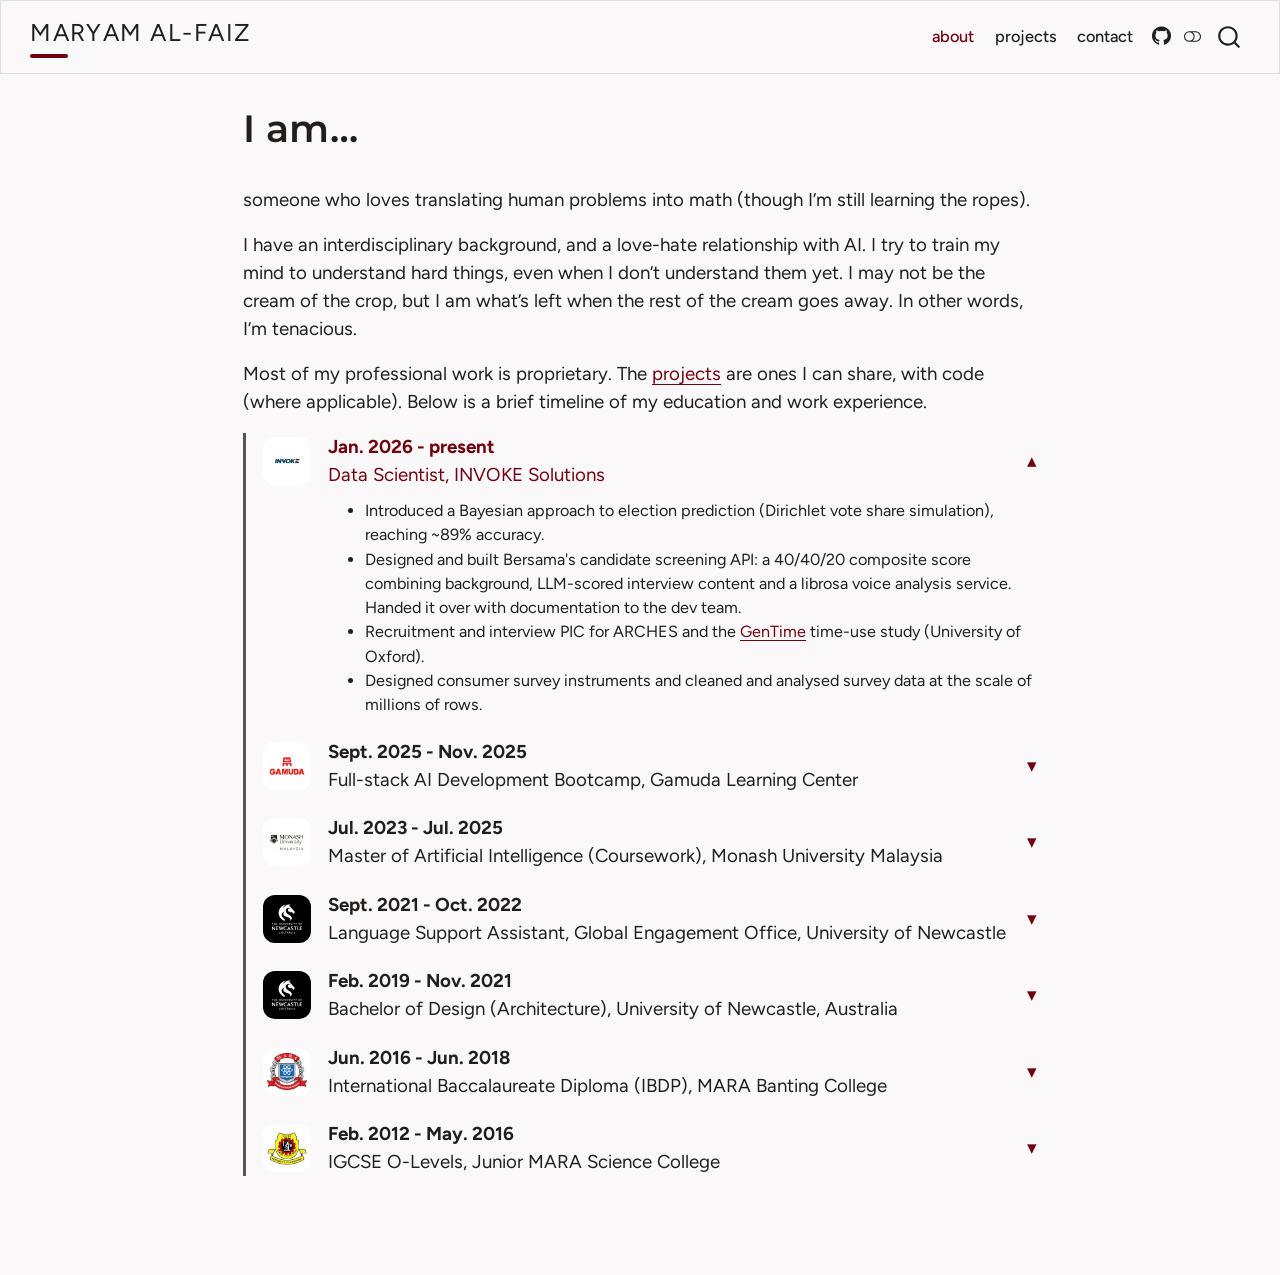
==== docs/about.html @ 6508f855 "cloned repo from ella kay for stying" ====
<!DOCTYPE html>
<html xmlns="http://www.w3.org/1999/xhtml" lang="en" xml:lang="en"><head>

<meta charset="utf-8">
<meta name="generator" content="quarto-1.10.18">

<meta name="viewport" content="width=device-width, initial-scale=1.0, user-scalable=yes">


<title>About – Maryam Al-Faiz</title>
<style>
/* Default styles provided by pandoc.
** See https://pandoc.org/MANUAL.html#variables-for-html for config info.
*/
span.smallcaps{font-variant: small-caps;}
div.columns{display: flex; gap: 1.5em;}
div.column{flex: auto;}
@media screen {
div.columns{gap: min(4vw, 1.5em);}
div.column{overflow-x: auto;}
}
div.hanging-indent{margin-left: 1.5em; text-indent: -1.5em;}
ul.task-list{list-style: none;}
ul.task-list li input[type="checkbox"] {
  width: 0.8em;
  margin: 0 0.8em 0.2em -1em; /* quarto-specific, see https://github.com/quarto-dev/quarto-cli/issues/4556 */ 
  vertical-align: middle;
}
</style>


<script src="site_libs/quarto-nav/quarto-nav.js"></script>
<script src="site_libs/quarto-nav/headroom.min.js"></script>
<script src="site_libs/clipboard/clipboard.min.js"></script>
<script src="site_libs/quarto-search/autocomplete.umd.js"></script>
<script src="site_libs/quarto-search/fuse.min.js"></script>
<script src="site_libs/quarto-search/quarto-search.js"></script>
<meta name="quarto:offset" content="./">
<link href="./images/logo.png" rel="icon" type="image/png">
<script src="site_libs/quarto-html/quarto.js" type="module"></script>
<script src="site_libs/quarto-html/tabsets/tabsets.js" type="module"></script>
<script src="site_libs/quarto-html/popper.min.js"></script>
<script src="site_libs/quarto-html/tippy.umd.min.js"></script>
<script src="site_libs/quarto-html/anchor.min.js"></script>
<link href="site_libs/quarto-html/tippy.css" rel="stylesheet">
<link href="site_libs/quarto-html/quarto-syntax-highlighting-4ffc9315a0e0aea7fb861ee41eb61485.css" rel="stylesheet" class="quarto-color-scheme" id="quarto-text-highlighting-styles">
<link href="site_libs/quarto-html/quarto-syntax-highlighting-dark-dad56c6ca80291656006b91b1d5ec8f1.css" rel="stylesheet" class="quarto-color-scheme quarto-color-alternate" id="quarto-text-highlighting-styles">
<link href="site_libs/quarto-html/quarto-syntax-highlighting-4ffc9315a0e0aea7fb861ee41eb61485.css" rel="stylesheet" class="quarto-color-scheme-extra" id="quarto-text-highlighting-styles">
<script src="site_libs/bootstrap/bootstrap.min.js"></script>
<link href="site_libs/bootstrap/bootstrap-icons.css" rel="stylesheet">
<link href="site_libs/bootstrap/bootstrap-9ab8383e6a60ace7a70a84b6d76b96a6.min.css" rel="stylesheet" append-hash="true" class="quarto-color-scheme" id="quarto-bootstrap" data-mode="light">
<link href="site_libs/bootstrap/bootstrap-dark-97ca1bf4bb06ac5b35c1deb2603df031.min.css" rel="stylesheet" append-hash="true" class="quarto-color-scheme quarto-color-alternate" id="quarto-bootstrap" data-mode="dark">
<link href="site_libs/bootstrap/bootstrap-9ab8383e6a60ace7a70a84b6d76b96a6.min.css" rel="stylesheet" append-hash="true" class="quarto-color-scheme-extra" id="quarto-bootstrap" data-mode="light">
<script id="quarto-search-options" type="application/json">{
  "location": "navbar",
  "copy-button": false,
  "collapse-after": 3,
  "panel-placement": "end",
  "type": "overlay",
  "limit": 50,
  "keyboard-shortcut": [
    "f",
    "/",
    "s"
  ],
  "show-item-context": false,
  "language": {
    "search-no-results-text": "No results",
    "search-matching-documents-text": "matching documents",
    "search-copy-link-title": "Copy link to search",
    "search-hide-matches-text": "Hide additional matches",
    "search-more-match-text": "more match in this document",
    "search-more-matches-text": "more matches in this document",
    "search-clear-button-title": "Clear",
    "search-text-placeholder": "",
    "search-detached-cancel-button-title": "Cancel",
    "search-submit-button-title": "Submit",
    "search-label": "Search"
  }
}</script>
<style>html{ scroll-behavior: smooth; }</style>


<link rel="stylesheet" href="assets/mm-styles.css">
</head>

<body class="nav-fixed fullcontent quarto-light"><script id="quarto-html-before-body" type="application/javascript">
    const toggleBodyColorMode = (bsSheetEl) => {
      const mode = bsSheetEl.getAttribute("data-mode");
      const bodyEl = window.document.querySelector("body");
      if (mode === "dark") {
        bodyEl.classList.add("quarto-dark");
        bodyEl.classList.remove("quarto-light");
      } else {
        bodyEl.classList.add("quarto-light");
        bodyEl.classList.remove("quarto-dark");
      }
    }
    const toggleBodyColorPrimary = () => {
      const bsSheetEl = window.document.querySelector("link#quarto-bootstrap:not([rel=disabled-stylesheet])");
      if (bsSheetEl) {
        toggleBodyColorMode(bsSheetEl);
      }
    }
    const setColorSchemeToggle = (alternate) => {
      const toggles = window.document.querySelectorAll('.quarto-color-scheme-toggle');
      for (let i=0; i < toggles.length; i++) {
        const toggle = toggles[i];
        if (toggle) {
          if (alternate) {
            toggle.classList.add("alternate");
          } else {
            toggle.classList.remove("alternate");
          }
        }
      }
    };
    const toggleColorMode = (alternate) => {
      // Switch the stylesheets
      const primaryStylesheets = window.document.querySelectorAll('link.quarto-color-scheme:not(.quarto-color-alternate)');
      const alternateStylesheets = window.document.querySelectorAll('link.quarto-color-scheme.quarto-color-alternate');
      manageTransitions('#quarto-margin-sidebar .nav-link', false);
      if (alternate) {
        // note: dark is layered on light, we don't disable primary!
        enableStylesheet(alternateStylesheets);
        for (const sheetNode of alternateStylesheets) {
          if (sheetNode.id === "quarto-bootstrap") {
            toggleBodyColorMode(sheetNode);
          }
        }
      } else {
        disableStylesheet(alternateStylesheets);
        enableStylesheet(primaryStylesheets)
        toggleBodyColorPrimary();
      }
      manageTransitions('#quarto-margin-sidebar .nav-link', true);
      // Switch the toggles
      setColorSchemeToggle(alternate)
      // Hack to workaround the fact that safari doesn't
      // properly recolor the scrollbar when toggling (#1455)
      if (navigator.userAgent.indexOf('Safari') > 0 && navigator.userAgent.indexOf('Chrome') == -1) {
        manageTransitions("body", false);
        window.scrollTo(0, 1);
        setTimeout(() => {
          window.scrollTo(0, 0);
          manageTransitions("body", true);
        }, 40);
      }
    }
    const disableStylesheet = (stylesheets) => {
      for (let i=0; i < stylesheets.length; i++) {
        const stylesheet = stylesheets[i];
        stylesheet.rel = 'disabled-stylesheet';
      }
    }
    const enableStylesheet = (stylesheets) => {
      for (let i=0; i < stylesheets.length; i++) {
        const stylesheet = stylesheets[i];
        if(stylesheet.rel !== 'stylesheet') { // for Chrome, which will still FOUC without this check
          stylesheet.rel = 'stylesheet';
        }
      }
    }
    const manageTransitions = (selector, allowTransitions) => {
      const els = window.document.querySelectorAll(selector);
      for (let i=0; i < els.length; i++) {
        const el = els[i];
        if (allowTransitions) {
          el.classList.remove('notransition');
        } else {
          el.classList.add('notransition');
        }
      }
    }
    const isFileUrl = () => {
      return window.location.protocol === 'file:';
    }
    const hasAlternateSentinel = () => {
      let styleSentinel = getColorSchemeSentinel();
      if (styleSentinel !== null) {
        return styleSentinel === "alternate";
      } else {
        return false;
      }
    }
    const setStyleSentinel = (alternate) => {
      const value = alternate ? "alternate" : "default";
      if (!isFileUrl()) {
        window.localStorage.setItem("quarto-color-scheme", value);
      } else {
        localAlternateSentinel = value;
      }
    }
    const getColorSchemeSentinel = () => {
      if (!isFileUrl()) {
        const storageValue = window.localStorage.getItem("quarto-color-scheme");
        return storageValue != null ? storageValue : localAlternateSentinel;
      } else {
        return localAlternateSentinel;
      }
    }
    const toggleGiscusIfUsed = (isAlternate, darkModeDefault) => {
      const baseTheme = document.querySelector('#giscus-base-theme')?.value ?? 'light';
      const alternateTheme = document.querySelector('#giscus-alt-theme')?.value ?? 'dark';
      let newTheme = '';
      if(authorPrefersDark) {
        newTheme = isAlternate ? baseTheme : alternateTheme;
      } else {
        newTheme = isAlternate ? alternateTheme : baseTheme;
      }
      const changeGiscusTheme = () => {
        // From: https://github.com/giscus/giscus/issues/336
        const sendMessage = (message) => {
          const iframe = document.querySelector('iframe.giscus-frame');
          if (!iframe) return;
          iframe.contentWindow.postMessage({ giscus: message }, 'https://giscus.app');
        }
        sendMessage({
          setConfig: {
            theme: newTheme
          }
        });
      }
      const isGiscussLoaded = window.document.querySelector('iframe.giscus-frame') !== null;
      if (isGiscussLoaded) {
        changeGiscusTheme();
      }
    };
    const authorPrefersDark = false;
    const darkModeDefault = authorPrefersDark;
      document.querySelector('link#quarto-text-highlighting-styles.quarto-color-scheme-extra').rel = 'disabled-stylesheet';
      document.querySelector('link#quarto-bootstrap.quarto-color-scheme-extra').rel = 'disabled-stylesheet';
    let localAlternateSentinel = darkModeDefault ? 'alternate' : 'default';
    // Dark / light mode switch
    window.quartoToggleColorScheme = () => {
      // Read the current dark / light value
      let toAlternate = !hasAlternateSentinel();
      toggleColorMode(toAlternate);
      setStyleSentinel(toAlternate);
      toggleGiscusIfUsed(toAlternate, darkModeDefault);
      window.dispatchEvent(new Event('resize'));
    };
    // Switch to dark mode if need be
    if (hasAlternateSentinel()) {
      toggleColorMode(true);
    } else {
      toggleColorMode(false);
    }
  </script>

<div id="quarto-search-results"></div>
  <header id="quarto-header" class="headroom fixed-top">
    <nav class="navbar navbar-expand-lg " data-bs-theme="dark">
      <div class="navbar-container container-fluid">
      <div class="navbar-brand-container mx-auto">
    <a class="navbar-brand" href="./index.html">
    <span class="navbar-title">MARYAM AL-FAIZ<span class="name-bar"></span></span>
    </a>
  </div>
            <div id="quarto-search" class="" title="Search"></div>
          <button class="navbar-toggler" type="button" data-bs-toggle="collapse" data-bs-target="#navbarCollapse" aria-controls="navbarCollapse" role="menu" aria-expanded="false" aria-label="Toggle navigation" onclick="if (window.quartoToggleHeadroom) { window.quartoToggleHeadroom(); }">
  <span class="navbar-toggler-icon"></span>
</button>
          <div class="collapse navbar-collapse" id="navbarCollapse">
            <ul class="navbar-nav navbar-nav-scroll ms-auto">
  <li class="nav-item">
    <a class="nav-link active" href="./about.html" aria-current="page"> 
<span class="menu-text">about</span></a>
  </li>  
  <li class="nav-item">
    <a class="nav-link" href="./projects.html"> 
<span class="menu-text">projects</span></a>
  </li>  
  <li class="nav-item">
    <a class="nav-link" href="./contact.html"> 
<span class="menu-text">contact</span></a>
  </li>  
  <li class="nav-item compact">
    <a class="nav-link" href="https://github.com/mary-emm/mm-portfolio" target="_blank"> <i class="bi bi-github" role="img" aria-label="GitHub">
</i> 
<span class="menu-text"></span></a>
  </li>  
</ul>
          </div> <!-- /navcollapse -->
            <div class="quarto-navbar-tools">
  <a href="" class="quarto-color-scheme-toggle quarto-navigation-tool  px-1" onclick="window.quartoToggleColorScheme(); return false;" title="Toggle dark mode"><i class="bi"></i></a>
</div>
      </div> <!-- /container-fluid -->
    </nav>
</header>
<!-- content -->
<div id="quarto-content" class="quarto-container page-columns page-rows-contents page-layout-article page-navbar">
<!-- sidebar -->
<!-- margin-sidebar -->
    
<!-- main -->
<main class="content" id="quarto-document-content">


<header id="title-block-header" class="quarto-title-block default">
<div class="quarto-title">
<h1 class="title">I am…</h1>
</div>



<div class="quarto-title-meta">

    
  
    
  </div>
  


</header>


<p>someone who loves translating human problems into math (though I’m still learning the ropes).</p>
<p>I have an interdisciplinary background, and a love-hate relationship with AI. I try to train my mind to understand hard things, even when I don’t understand them yet. I may not be the cream of the crop, but I am what’s left when the rest of the cream goes away. In other words, I’m tenacious.</p>
<p>Most of my professional work is proprietary. The <a href="./projects.html">projects</a> are ones I can share, with code (where applicable). Below is a brief timeline of my education and work experience.</p>
<div class="tl">
  <div></div>

  <details open="">
    <summary>
      <img src="images/invokeLogo.png" alt="INVOKE Solutions">
      <span><b>Jan. 2026 - present</b>Data Scientist, INVOKE Solutions</span>
    </summary>
    <div class="more">
      <ul>
        <li>Introduced a Bayesian approach to election prediction (Dirichlet vote share simulation), reaching ~89% accuracy.</li>
        <li>Designed and built Bersama's candidate screening API: a 40/40/20 composite score combining background, LLM-scored interview content and a librosa voice analysis service. Handed it over with documentation to the dev team.</li>
        <li>Recruitment and interview PIC for ARCHES and the <a href="https://www.gentime-project.org/" target="_blank">GenTime</a> time-use study (University of Oxford).</li>
        <li>Designed consumer survey instruments and cleaned and analysed survey data at the scale of millions of rows.</li>

      </ul>
    </div>
  </details>

  <details>
    <summary>
      <img src="images/gamudaLogo.jpg" alt="Gamuda Learning Center">
      <span><b>Sept. 2025 - Nov. 2025</b>Full-stack AI Development Bootcamp, Gamuda Learning Center</span>
    </summary>
    <div class="more">Intensive full-stack AI training in React, Python, FastAPI, SQL and Google Cloud. Our capstone, <b style="display:inline">Ngam-Je</b>, an AI-powered secondhand marketplace, won second place.</div>
  </details>

  <details>
    <summary>
      <img src="images/mumLogo.jpg" alt="Monash University Malaysia">
      <span><b>Jul. 2023 - Jul. 2025</b>Master of Artificial Intelligence (Coursework), Monash University Malaysia</span>
    </summary>
    <div class="more">CGPA:3.56 | WAM: 76.93%.</div>

    <div class="more">Letter of Commendation for Malicious AI and Multi-Agent Systems. Coursework in machine learning, deep learning and statistical methods.</div>
  </details>

  <details>
    <summary>
      <img src="images/uonLogo.png" alt="University of Newcastle" class="logo-plain">
      <span><b>Sept. 2021 - Oct. 2022</b>Language Support Assistant, Global Engagement Office, University of Newcastle</span>
    </summary>
    <div class="more">Resolved 100+ student inquiries, handled records and data validation, and trained new staff on protocols and database systems.</div>
  </details>

  <details>
    <summary>
      <img src="images/uonLogo.png" alt="University of Newcastle" class="logo-plain">
      <span><b>Feb. 2019 - Nov. 2021</b>Bachelor of Design (Architecture), University of Newcastle, Australia</span>
    </summary>
    <div class="more">GPA: 5.5/7.0. Design studio was my weaker area, but I earned Distinctions in 8 of 10 non-studio units, which reflects stronger analytical and research skills than design instinct. My architecture training still shapes how I structure problems and present them visually.</div>
  </details>

   <details>
    <summary>
      <img src="images/kmbLogo.png" alt="MARA Banting College">
      <span><b>Jun. 2016 - Jun. 2018</b>International Baccalaureate Diploma (IBDP), MARA Banting College</span>
    </summary>
    <div class="more">39/45 points. Malay A: Literature (HL) 7, English B (HL) 7, Economics (HL) 6, Mathematics (SL) 6, Environmental Systems and Societies (SL) 6, Visual Arts (SL) 6.</div>
  </details>

  <details>
    <summary>
      <img src="images/mrsmLogo.jpeg" alt="Junior MARA Science College">
      <span><b>Feb. 2012 - May. 2016</b>IGCSE O-Levels, Junior MARA Science College</span>
    </summary>
    <div class="more">5A 1B. Mathematics A, Biology A, Chemistry A, Physics A, English as a Second Language A, Additional Mathematics B.</div>
  </details>

</div>



</main> <!-- /main -->
<script id="quarto-html-after-body" type="application/javascript">
  window.document.addEventListener("DOMContentLoaded", function (event) {
    // Ensure there is a toggle, if there isn't float one in the top right
    if (window.document.querySelector('.quarto-color-scheme-toggle') === null) {
      const a = window.document.createElement('a');
      a.classList.add('top-right');
      a.classList.add('quarto-color-scheme-toggle');
      a.href = "";
      a.onclick = function() { try { window.quartoToggleColorScheme(); } catch {} return false; };
      const i = window.document.createElement("i");
      i.classList.add('bi');
      a.appendChild(i);
      window.document.body.appendChild(a);
    }
    setColorSchemeToggle(hasAlternateSentinel())
    const icon = "";
    const anchorJS = new window.AnchorJS();
    anchorJS.options = {
      placement: 'right',
      icon: icon
    };
    anchorJS.add('.anchored');
    const isCodeAnnotation = (el) => {
      for (const clz of el.classList) {
        if (clz.startsWith('code-annotation-')) {                     
          return true;
        }
      }
      return false;
    }
    const onCopySuccess = function(e) {
      // button target
      const button = e.trigger;
      // don't keep focus
      button.blur();
      // flash "checked"
      button.classList.add('code-copy-button-checked');
      var currentTitle = button.getAttribute("title");
      button.setAttribute("title", "Copied!");
      let tooltip;
      if (window.bootstrap) {
        button.setAttribute("data-bs-toggle", "tooltip");
        button.setAttribute("data-bs-placement", "left");
        button.setAttribute("data-bs-title", "Copied!");
        tooltip = new bootstrap.Tooltip(button, 
          { trigger: "manual", 
            customClass: "code-copy-button-tooltip",
            offset: [0, -8]});
        tooltip.show();    
      }
      setTimeout(function() {
        if (tooltip) {
          tooltip.hide();
          button.removeAttribute("data-bs-title");
          button.removeAttribute("data-bs-toggle");
          button.removeAttribute("data-bs-placement");
        }
        button.setAttribute("title", currentTitle);
        button.classList.remove('code-copy-button-checked');
      }, 1000);
      // clear code selection
      e.clearSelection();
    }
    const getTextToCopy = function(trigger) {
      const outerScaffold = trigger.parentElement.cloneNode(true);
      const codeEl = outerScaffold.querySelector('code');
      for (const childEl of codeEl.children) {
        if (isCodeAnnotation(childEl)) {
          childEl.remove();
        }
      }
      return codeEl.innerText;
    }
    const clipboard = new window.ClipboardJS('.code-copy-button:not([data-in-quarto-modal])', {
      text: getTextToCopy
    });
    clipboard.on('success', onCopySuccess);
    if (window.document.getElementById('quarto-embedded-source-code-modal')) {
      const clipboardModal = new window.ClipboardJS('.code-copy-button[data-in-quarto-modal]', {
        text: getTextToCopy,
        container: window.document.getElementById('quarto-embedded-source-code-modal')
      });
      clipboardModal.on('success', onCopySuccess);
    }
      var localhostRegex = new RegExp(/^(?:http|https):\/\/localhost\:?[0-9]*\//);
      var mailtoRegex = new RegExp(/^mailto:/);
        var filterRegex = new RegExp('/' + window.location.host + '/');
      var isInternal = (href) => {
          return filterRegex.test(href) || localhostRegex.test(href) || mailtoRegex.test(href);
      }
      // Inspect non-navigation links and adorn them if external
     var links = window.document.querySelectorAll('a[href]:not(.nav-link):not(.navbar-brand):not(.toc-action):not(.sidebar-link):not(.sidebar-item-toggle):not(.pagination-link):not(.no-external):not([aria-hidden]):not(.dropdown-item):not(.quarto-navigation-tool):not(.about-link)');
      for (var i=0; i<links.length; i++) {
        const link = links[i];
        if (!isInternal(link.href)) {
          // undo the damage that might have been done by quarto-nav.js in the case of
          // links that we want to consider external
          if (link.dataset.originalHref !== undefined) {
            link.href = link.dataset.originalHref;
          }
            // target, if specified
            link.setAttribute("target", "_blank");
            if (link.getAttribute("rel") === null) {
              link.setAttribute("rel", "noopener");
            }
        }
      }
    function tippyHover(el, contentFn, onTriggerFn, onUntriggerFn) {
      const config = {
        allowHTML: true,
        maxWidth: 500,
        delay: 100,
        arrow: false,
        appendTo: function(el) {
            return el.parentElement;
        },
        interactive: true,
        interactiveBorder: 10,
        theme: 'quarto',
        placement: 'bottom-start',
      };
      if (contentFn) {
        config.content = contentFn;
      }
      if (onTriggerFn) {
        config.onTrigger = onTriggerFn;
      }
      if (onUntriggerFn) {
        config.onUntrigger = onUntriggerFn;
      }
      window.tippy(el, config); 
    }
    const noterefs = window.document.querySelectorAll('a[role="doc-noteref"]');
    for (var i=0; i<noterefs.length; i++) {
      const ref = noterefs[i];
      tippyHover(ref, function() {
        // use id or data attribute instead here
        let href = ref.getAttribute('data-footnote-href') || ref.getAttribute('href');
        try { href = new URL(href).hash; } catch {}
        const id = href.replace(/^#\/?/, "");
        const note = window.document.getElementById(id);
        if (note) {
          return note.innerHTML;
        } else {
          return "";
        }
      });
    }
    const xrefs = window.document.querySelectorAll('a.quarto-xref');
    const processXRef = (id, note) => {
      // Strip column container classes
      const stripColumnClz = (el) => {
        el.classList.remove("page-full", "page-columns");
        if (el.children) {
          for (const child of el.children) {
            stripColumnClz(child);
          }
        }
      }
      stripColumnClz(note)
      if (id === null || id.startsWith('sec-')) {
        // Special case sections, only their first couple elements
        const container = document.createElement("div");
        if (note.children && note.children.length > 2) {
          container.appendChild(note.children[0].cloneNode(true));
          for (let i = 1; i < note.children.length; i++) {
            const child = note.children[i];
            if (child.tagName === "P" && child.innerText === "") {
              continue;
            } else {
              container.appendChild(child.cloneNode(true));
              break;
            }
          }
          if (window.Quarto?.typesetMath) {
            window.Quarto.typesetMath(container);
          }
          return container.innerHTML
        } else {
          if (window.Quarto?.typesetMath) {
            window.Quarto.typesetMath(note);
          }
          return note.innerHTML;
        }
      } else {
        // Remove any anchor links if they are present
        const anchorLink = note.querySelector('a.anchorjs-link');
        if (anchorLink) {
          anchorLink.remove();
        }
        if (window.Quarto?.typesetMath) {
          window.Quarto.typesetMath(note);
        }
        if (note.classList.contains("callout")) {
          return note.outerHTML;
        } else {
          return note.innerHTML;
        }
      }
    }
    for (var i=0; i<xrefs.length; i++) {
      const xref = xrefs[i];
      tippyHover(xref, undefined, function(instance) {
        instance.disable();
        let url = xref.getAttribute('href');
        let hash = undefined; 
        if (url.startsWith('#')) {
          hash = url;
        } else {
          try { hash = new URL(url).hash; } catch {}
        }
        if (hash) {
          const id = hash.replace(/^#\/?/, "");
          const note = window.document.getElementById(id);
          if (note !== null) {
            try {
              const html = processXRef(id, note.cloneNode(true));
              instance.setContent(html);
            } finally {
              instance.enable();
              instance.show();
            }
          } else {
            // See if we can fetch this
            fetch(url.split('#')[0])
            .then(res => res.text())
            .then(html => {
              const parser = new DOMParser();
              const htmlDoc = parser.parseFromString(html, "text/html");
              const note = htmlDoc.getElementById(id);
              if (note !== null) {
                const html = processXRef(id, note);
                instance.setContent(html);
              } 
            }).finally(() => {
              instance.enable();
              instance.show();
            });
          }
        } else {
          // See if we can fetch a full url (with no hash to target)
          // This is a special case and we should probably do some content thinning / targeting
          fetch(url)
          .then(res => res.text())
          .then(html => {
            const parser = new DOMParser();
            const htmlDoc = parser.parseFromString(html, "text/html");
            const note = htmlDoc.querySelector('main.content');
            if (note !== null) {
              // This should only happen for chapter cross references
              // (since there is no id in the URL)
              // remove the first header
              if (note.children.length > 0 && note.children[0].tagName === "HEADER") {
                note.children[0].remove();
              }
              const html = processXRef(null, note);
              instance.setContent(html);
            } 
          }).finally(() => {
            instance.enable();
            instance.show();
          });
        }
      }, function(instance) {
      });
    }
        let selectedAnnoteEl;
        const selectorForAnnotation = ( cell, annotation) => {
          let cellAttr = 'data-code-cell="' + cell + '"';
          let lineAttr = 'data-code-annotation="' +  annotation + '"';
          const selector = 'span[' + cellAttr + '][' + lineAttr + ']';
          return selector;
        }
        const selectCodeLines = (annoteEl) => {
          const doc = window.document;
          const targetCell = annoteEl.getAttribute("data-target-cell");
          const targetAnnotation = annoteEl.getAttribute("data-target-annotation");
          const annoteSpan = window.document.querySelector(selectorForAnnotation(targetCell, targetAnnotation));
          const lines = annoteSpan.getAttribute("data-code-lines").split(",");
          const lineIds = lines.map((line) => {
            return targetCell + "-" + line;
          })
          let top = null;
          let height = null;
          let parent = null;
          if (lineIds.length > 0) {
              //compute the position of the single el (top and bottom and make a div)
              const el = window.document.getElementById(lineIds[0]);
              top = el.offsetTop;
              height = el.offsetHeight;
              parent = el.parentElement.parentElement;
            if (lineIds.length > 1) {
              const lastEl = window.document.getElementById(lineIds[lineIds.length - 1]);
              const bottom = lastEl.offsetTop + lastEl.offsetHeight;
              height = bottom - top;
            }
            if (top !== null && height !== null && parent !== null) {
              // cook up a div (if necessary) and position it 
              let div = window.document.getElementById("code-annotation-line-highlight");
              if (div === null) {
                div = window.document.createElement("div");
                div.setAttribute("id", "code-annotation-line-highlight");
                div.style.position = 'absolute';
                parent.appendChild(div);
              }
              div.style.top = top - 2 + "px";
              div.style.height = height + 4 + "px";
              div.style.left = 0;
              let gutterDiv = window.document.getElementById("code-annotation-line-highlight-gutter");
              if (gutterDiv === null) {
                gutterDiv = window.document.createElement("div");
                gutterDiv.setAttribute("id", "code-annotation-line-highlight-gutter");
                gutterDiv.style.position = 'absolute';
                const codeCell = window.document.getElementById(targetCell);
                const gutter = codeCell.querySelector('.code-annotation-gutter');
                gutter.appendChild(gutterDiv);
              }
              gutterDiv.style.top = top - 2 + "px";
              gutterDiv.style.height = height + 4 + "px";
            }
            selectedAnnoteEl = annoteEl;
          }
        };
        const unselectCodeLines = () => {
          const elementsIds = ["code-annotation-line-highlight", "code-annotation-line-highlight-gutter"];
          elementsIds.forEach((elId) => {
            const div = window.document.getElementById(elId);
            if (div) {
              div.remove();
            }
          });
          selectedAnnoteEl = undefined;
        };
          // Handle positioning of the toggle
      window.addEventListener(
        "resize",
        throttle(() => {
          elRect = undefined;
          if (selectedAnnoteEl) {
            selectCodeLines(selectedAnnoteEl);
          }
        }, 10)
      );
      function throttle(fn, ms) {
      let throttle = false;
      let timer;
        return (...args) => {
          if(!throttle) { // first call gets through
              fn.apply(this, args);
              throttle = true;
          } else { // all the others get throttled
              if(timer) clearTimeout(timer); // cancel #2
              timer = setTimeout(() => {
                fn.apply(this, args);
                timer = throttle = false;
              }, ms);
          }
        };
      }
        // Attach click handler to the DT
        const annoteDls = window.document.querySelectorAll('dt[data-target-cell]');
        for (const annoteDlNode of annoteDls) {
          annoteDlNode.addEventListener('click', (event) => {
            const clickedEl = event.target;
            if (clickedEl !== selectedAnnoteEl) {
              unselectCodeLines();
              const activeEl = window.document.querySelector('dt[data-target-cell].code-annotation-active');
              if (activeEl) {
                activeEl.classList.remove('code-annotation-active');
              }
              selectCodeLines(clickedEl);
              clickedEl.classList.add('code-annotation-active');
            } else {
              // Unselect the line
              unselectCodeLines();
              clickedEl.classList.remove('code-annotation-active');
            }
          });
        }
    const findCites = (el) => {
      const parentEl = el.parentElement;
      if (parentEl) {
        const cites = parentEl.dataset.cites;
        if (cites) {
          return {
            el,
            cites: cites.split(' ')
          };
        } else {
          return findCites(el.parentElement)
        }
      } else {
        return undefined;
      }
    };
    var bibliorefs = window.document.querySelectorAll('a[role="doc-biblioref"]');
    for (var i=0; i<bibliorefs.length; i++) {
      const ref = bibliorefs[i];
      const citeInfo = findCites(ref);
      if (citeInfo) {
        tippyHover(citeInfo.el, function() {
          var popup = window.document.createElement('div');
          citeInfo.cites.forEach(function(cite) {
            var citeDiv = window.document.createElement('div');
            citeDiv.classList.add('hanging-indent');
            citeDiv.classList.add('csl-entry');
            var biblioDiv = window.document.getElementById('ref-' + cite);
            if (biblioDiv) {
              citeDiv.innerHTML = biblioDiv.innerHTML;
            }
            popup.appendChild(citeDiv);
          });
          return popup.innerHTML;
        });
      }
    }
  });
  </script>
</div> <!-- /content -->




<script src="site_libs/quarto-html/zenscroll-min.js"></script>
</body></html>
---- docs/site_libs/quarto-html/tippy.css ----
.tippy-box[data-animation=fade][data-state=hidden]{opacity:0}[data-tippy-root]{max-width:calc(100vw - 10px)}.tippy-box{position:relative;background-color:#333;color:#fff;border-radius:4px;font-size:14px;line-height:1.4;white-space:normal;outline:0;transition-property:transform,visibility,opacity}.tippy-box[data-placement^=top]>.tippy-arrow{bottom:0}.tippy-box[data-placement^=top]>.tippy-arrow:before{bottom:-7px;left:0;border-width:8px 8px 0;border-top-color:initial;transform-origin:center top}.tippy-box[data-placement^=bottom]>.tippy-arrow{top:0}.tippy-box[data-placement^=bottom]>.tippy-arrow:before{top:-7px;left:0;border-width:0 8px 8px;border-bottom-color:initial;transform-origin:center bottom}.tippy-box[data-placement^=left]>.tippy-arrow{right:0}.tippy-box[data-placement^=left]>.tippy-arrow:before{border-width:8px 0 8px 8px;border-left-color:initial;right:-7px;transform-origin:center left}.tippy-box[data-placement^=right]>.tippy-arrow{left:0}.tippy-box[data-placement^=right]>.tippy-arrow:before{left:-7px;border-width:8px 8px 8px 0;border-right-color:initial;transform-origin:center right}.tippy-box[data-inertia][data-state=visible]{transition-timing-function:cubic-bezier(.54,1.5,.38,1.11)}.tippy-arrow{width:16px;height:16px;color:#333}.tippy-arrow:before{content:"";position:absolute;border-color:transparent;border-style:solid}.tippy-content{position:relative;padding:5px 9px;z-index:1}
---- docs/site_libs/quarto-html/quarto-syntax-highlighting-4ffc9315a0e0aea7fb861ee41eb61485.css ----
/* quarto syntax highlight colors */
:root {
  --quarto-hl-ot-color: #003B4F;
  --quarto-hl-at-color: #657422;
  --quarto-hl-ss-color: #20794D;
  --quarto-hl-an-color: #5E5E5E;
  --quarto-hl-fu-color: #4758AB;
  --quarto-hl-st-color: #20794D;
  --quarto-hl-cf-color: #003B4F;
  --quarto-hl-op-color: #5E5E5E;
  --quarto-hl-er-color: #AD0000;
  --quarto-hl-bn-color: #AD0000;
  --quarto-hl-al-color: #AD0000;
  --quarto-hl-va-color: #111111;
  --quarto-hl-bu-color: inherit;
  --quarto-hl-ex-color: inherit;
  --quarto-hl-pp-color: #AD0000;
  --quarto-hl-in-color: #5E5E5E;
  --quarto-hl-vs-color: #20794D;
  --quarto-hl-wa-color: #5E5E5E;
  --quarto-hl-do-color: #5E5E5E;
  --quarto-hl-im-color: #00769E;
  --quarto-hl-ch-color: #20794D;
  --quarto-hl-dt-color: #AD0000;
  --quarto-hl-fl-color: #AD0000;
  --quarto-hl-co-color: #5E5E5E;
  --quarto-hl-cv-color: #5E5E5E;
  --quarto-hl-cn-color: #8f5902;
  --quarto-hl-sc-color: #5E5E5E;
  --quarto-hl-dv-color: #AD0000;
  --quarto-hl-kw-color: #003B4F;
}

/* other quarto variables */
:root {
  --quarto-font-monospace: "Fira Mono", monospace;
}

/* syntax highlight based on Pandoc's rules */
pre > code.sourceCode > span {
  color: #003B4F;
}

code.sourceCode > span {
  color: #003B4F;
}

div.sourceCode,
div.sourceCode pre.sourceCode {
  color: #003B4F;
}

/* Normal */
code span {
  color: #003B4F;
}

/* Alert */
code span.al {
  color: #AD0000;
  font-style: inherit;
}

/* Annotation */
code span.an {
  color: #5E5E5E;
  font-style: inherit;
}

/* Attribute */
code span.at {
  color: #657422;
  font-style: inherit;
}

/* BaseN */
code span.bn {
  color: #AD0000;
  font-style: inherit;
}

/* BuiltIn */
code span.bu {
  font-style: inherit;
}

/* ControlFlow */
code span.cf {
  color: #003B4F;
  font-weight: bold;
  font-style: inherit;
}

/* Char */
code span.ch {
  color: #20794D;
  font-style: inherit;
}

/* Constant */
code span.cn {
  color: #8f5902;
  font-style: inherit;
}

/* Comment */
code span.co {
  color: #5E5E5E;
  font-style: inherit;
}

/* CommentVar */
code span.cv {
  color: #5E5E5E;
  font-style: italic;
}

/* Documentation */
code span.do {
  color: #5E5E5E;
  font-style: italic;
}

/* DataType */
code span.dt {
  color: #AD0000;
  font-style: inherit;
}

/* DecVal */
code span.dv {
  color: #AD0000;
  font-style: inherit;
}

/* Error */
code span.er {
  color: #AD0000;
  font-style: inherit;
}

/* Extension */
code span.ex {
  font-style: inherit;
}

/* Float */
code span.fl {
  color: #AD0000;
  font-style: inherit;
}

/* Function */
code span.fu {
  color: #4758AB;
  font-style: inherit;
}

/* Import */
code span.im {
  color: #00769E;
  font-style: inherit;
}

/* Information */
code span.in {
  color: #5E5E5E;
  font-style: inherit;
}

/* Keyword */
code span.kw {
  color: #003B4F;
  font-weight: bold;
  font-style: inherit;
}

/* Operator */
code span.op {
  color: #5E5E5E;
  font-style: inherit;
}

/* Other */
code span.ot {
  color: #003B4F;
  font-style: inherit;
}

/* Preprocessor */
code span.pp {
  color: #AD0000;
  font-style: inherit;
}

/* SpecialChar */
code span.sc {
  color: #5E5E5E;
  font-style: inherit;
}

/* SpecialString */
code span.ss {
  color: #20794D;
  font-style: inherit;
}

/* String */
code span.st {
  color: #20794D;
  font-style: inherit;
}

/* Variable */
code span.va {
  color: #111111;
  font-style: inherit;
}

/* VerbatimString */
code span.vs {
  color: #20794D;
  font-style: inherit;
}

/* Warning */
code span.wa {
  color: #5E5E5E;
  font-style: italic;
}

.prevent-inlining {
  content: "</";
}

/*# sourceMappingURL=0878e506bd47184dfd65ca9807da96cc.css.map */
---- docs/site_libs/quarto-html/quarto-syntax-highlighting-dark-dad56c6ca80291656006b91b1d5ec8f1.css ----
/* quarto syntax highlight colors */
:root {
  --quarto-hl-al-color: #f07178;
  --quarto-hl-an-color: #d4d0ab;
  --quarto-hl-at-color: #00e0e0;
  --quarto-hl-bn-color: #d4d0ab;
  --quarto-hl-bu-color: #abe338;
  --quarto-hl-ch-color: #abe338;
  --quarto-hl-co-color: #f8f8f2;
  --quarto-hl-cv-color: #ffd700;
  --quarto-hl-cn-color: #ffd700;
  --quarto-hl-cf-color: #ffa07a;
  --quarto-hl-dt-color: #ffa07a;
  --quarto-hl-dv-color: #d4d0ab;
  --quarto-hl-do-color: #f8f8f2;
  --quarto-hl-er-color: #f07178;
  --quarto-hl-ex-color: #00e0e0;
  --quarto-hl-fl-color: #d4d0ab;
  --quarto-hl-fu-color: #ffa07a;
  --quarto-hl-im-color: #abe338;
  --quarto-hl-in-color: #d4d0ab;
  --quarto-hl-kw-color: #ffa07a;
  --quarto-hl-op-color: #ffa07a;
  --quarto-hl-ot-color: #00e0e0;
  --quarto-hl-pp-color: #dcc6e0;
  --quarto-hl-re-color: #00e0e0;
  --quarto-hl-sc-color: #abe338;
  --quarto-hl-ss-color: #abe338;
  --quarto-hl-st-color: #abe338;
  --quarto-hl-va-color: #00e0e0;
  --quarto-hl-vs-color: #abe338;
  --quarto-hl-wa-color: #dcc6e0;
}

/* other quarto variables */
:root {
  --quarto-font-monospace: "Fira Mono", monospace;
}

/* syntax highlight based on Pandoc's rules */
pre > code.sourceCode > span {
  color: #f8f8f2;
}

code.sourceCode > span {
  color: #f8f8f2;
}

div.sourceCode,
div.sourceCode pre.sourceCode {
  color: #f8f8f2;
}

/* Normal */
code span {
  color: #f8f8f2;
}

/* Alert */
code span.al {
  color: #f07178;
}

/* Annotation */
code span.an {
  color: #d4d0ab;
}

/* Attribute */
code span.at {
  color: #00e0e0;
}

/* BaseN */
code span.bn {
  color: #d4d0ab;
}

/* BuiltIn */
code span.bu {
  color: #abe338;
}

/* ControlFlow */
code span.cf {
  font-weight: bold;
  color: #ffa07a;
}

/* Char */
code span.ch {
  color: #abe338;
}

/* Constant */
code span.cn {
  color: #ffd700;
}

/* Comment */
code span.co {
  font-style: italic;
  color: #f8f8f2;
}

/* CommentVar */
code span.cv {
  color: #ffd700;
}

/* Documentation */
code span.do {
  color: #f8f8f2;
}

/* DataType */
code span.dt {
  color: #ffa07a;
}

/* DecVal */
code span.dv {
  color: #d4d0ab;
}

/* Error */
code span.er {
  color: #f07178;
  text-decoration: underline;
}

/* Extension */
code span.ex {
  font-weight: bold;
  color: #00e0e0;
}

/* Float */
code span.fl {
  color: #d4d0ab;
}

/* Function */
code span.fu {
  color: #ffa07a;
}

/* Import */
code span.im {
  color: #abe338;
}

/* Information */
code span.in {
  color: #d4d0ab;
}

/* Keyword */
code span.kw {
  font-weight: bold;
  color: #ffa07a;
}

/* Operator */
code span.op {
  color: #ffa07a;
}

/* Other */
code span.ot {
  color: #00e0e0;
}

/* Preprocessor */
code span.pp {
  color: #dcc6e0;
}

/* RegionMarker */
code span.re {
  background-color: #f8f8f2;
  color: #00e0e0;
}

/* SpecialChar */
code span.sc {
  color: #abe338;
}

/* SpecialString */
code span.ss {
  color: #abe338;
}

/* String */
code span.st {
  color: #abe338;
}

/* Variable */
code span.va {
  color: #00e0e0;
}

/* VerbatimString */
code span.vs {
  color: #abe338;
}

/* Warning */
code span.wa {
  color: #dcc6e0;
}

.prevent-inlining {
  content: "</";
}

/*# sourceMappingURL=0cd7b75216be5b5e0dd27000fe0bc534.css.map */
---- docs/site_libs/quarto-html/quarto-syntax-highlighting-4ffc9315a0e0aea7fb861ee41eb61485.css ----
/* quarto syntax highlight colors */
:root {
  --quarto-hl-ot-color: #003B4F;
  --quarto-hl-at-color: #657422;
  --quarto-hl-ss-color: #20794D;
  --quarto-hl-an-color: #5E5E5E;
  --quarto-hl-fu-color: #4758AB;
  --quarto-hl-st-color: #20794D;
  --quarto-hl-cf-color: #003B4F;
  --quarto-hl-op-color: #5E5E5E;
  --quarto-hl-er-color: #AD0000;
  --quarto-hl-bn-color: #AD0000;
  --quarto-hl-al-color: #AD0000;
  --quarto-hl-va-color: #111111;
  --quarto-hl-bu-color: inherit;
  --quarto-hl-ex-color: inherit;
  --quarto-hl-pp-color: #AD0000;
  --quarto-hl-in-color: #5E5E5E;
  --quarto-hl-vs-color: #20794D;
  --quarto-hl-wa-color: #5E5E5E;
  --quarto-hl-do-color: #5E5E5E;
  --quarto-hl-im-color: #00769E;
  --quarto-hl-ch-color: #20794D;
  --quarto-hl-dt-color: #AD0000;
  --quarto-hl-fl-color: #AD0000;
  --quarto-hl-co-color: #5E5E5E;
  --quarto-hl-cv-color: #5E5E5E;
  --quarto-hl-cn-color: #8f5902;
  --quarto-hl-sc-color: #5E5E5E;
  --quarto-hl-dv-color: #AD0000;
  --quarto-hl-kw-color: #003B4F;
}

/* other quarto variables */
:root {
  --quarto-font-monospace: "Fira Mono", monospace;
}

/* syntax highlight based on Pandoc's rules */
pre > code.sourceCode > span {
  color: #003B4F;
}

code.sourceCode > span {
  color: #003B4F;
}

div.sourceCode,
div.sourceCode pre.sourceCode {
  color: #003B4F;
}

/* Normal */
code span {
  color: #003B4F;
}

/* Alert */
code span.al {
  color: #AD0000;
  font-style: inherit;
}

/* Annotation */
code span.an {
  color: #5E5E5E;
  font-style: inherit;
}

/* Attribute */
code span.at {
  color: #657422;
  font-style: inherit;
}

/* BaseN */
code span.bn {
  color: #AD0000;
  font-style: inherit;
}

/* BuiltIn */
code span.bu {
  font-style: inherit;
}

/* ControlFlow */
code span.cf {
  color: #003B4F;
  font-weight: bold;
  font-style: inherit;
}

/* Char */
code span.ch {
  color: #20794D;
  font-style: inherit;
}

/* Constant */
code span.cn {
  color: #8f5902;
  font-style: inherit;
}

/* Comment */
code span.co {
  color: #5E5E5E;
  font-style: inherit;
}

/* CommentVar */
code span.cv {
  color: #5E5E5E;
  font-style: italic;
}

/* Documentation */
code span.do {
  color: #5E5E5E;
  font-style: italic;
}

/* DataType */
code span.dt {
  color: #AD0000;
  font-style: inherit;
}

/* DecVal */
code span.dv {
  color: #AD0000;
  font-style: inherit;
}

/* Error */
code span.er {
  color: #AD0000;
  font-style: inherit;
}

/* Extension */
code span.ex {
  font-style: inherit;
}

/* Float */
code span.fl {
  color: #AD0000;
  font-style: inherit;
}

/* Function */
code span.fu {
  color: #4758AB;
  font-style: inherit;
}

/* Import */
code span.im {
  color: #00769E;
  font-style: inherit;
}

/* Information */
code span.in {
  color: #5E5E5E;
  font-style: inherit;
}

/* Keyword */
code span.kw {
  color: #003B4F;
  font-weight: bold;
  font-style: inherit;
}

/* Operator */
code span.op {
  color: #5E5E5E;
  font-style: inherit;
}

/* Other */
code span.ot {
  color: #003B4F;
  font-style: inherit;
}

/* Preprocessor */
code span.pp {
  color: #AD0000;
  font-style: inherit;
}

/* SpecialChar */
code span.sc {
  color: #5E5E5E;
  font-style: inherit;
}

/* SpecialString */
code span.ss {
  color: #20794D;
  font-style: inherit;
}

/* String */
code span.st {
  color: #20794D;
  font-style: inherit;
}

/* Variable */
code span.va {
  color: #111111;
  font-style: inherit;
}

/* VerbatimString */
code span.vs {
  color: #20794D;
  font-style: inherit;
}

/* Warning */
code span.wa {
  color: #5E5E5E;
  font-style: italic;
}

.prevent-inlining {
  content: "</";
}

/*# sourceMappingURL=0878e506bd47184dfd65ca9807da96cc.css.map */
---- docs/assets/mm-styles.css ----
/* About page timeline. Colours follow the active light/dark theme. */
.tl { border-left: 3px solid var(--bs-secondary-color, #888); padding-left: 1rem; }
.tl details { margin-bottom: 1.2rem; }

.tl summary {
  display: flex;
  align-items: center;
  gap: 1rem;
  cursor: pointer;
  list-style: none;
  color: var(--bs-body-color);
}
.tl summary::-webkit-details-marker { display: none; }
.tl summary::after { content: "▾"; margin-left: auto; color: var(--bs-primary); }
.tl details[open] summary::after { content: "▴"; }

/* closed = body colour, open = primary */
.tl details[open] summary { color: var(--bs-primary); }

.tl img {
  width: 48px;
  height: 48px;
  object-fit: contain;
  border-radius: 12px;
  background: #fff;
  padding: 4px;
}
/* for the University of Newcastle logo */
.tl img.logo-plain { background: none; padding: 0; object-fit: cover; }

.tl b { display: block; }
.tl .more { margin: 0.6rem 0 0 4rem; font-size: 0.95rem; }

/* project listing cards on the Projects page */
.quarto-grid-item .card-img-top { object-fit: cover; }
/* no placeholder block for projects without an image */
.listing-item-img-placeholder { display: none; }
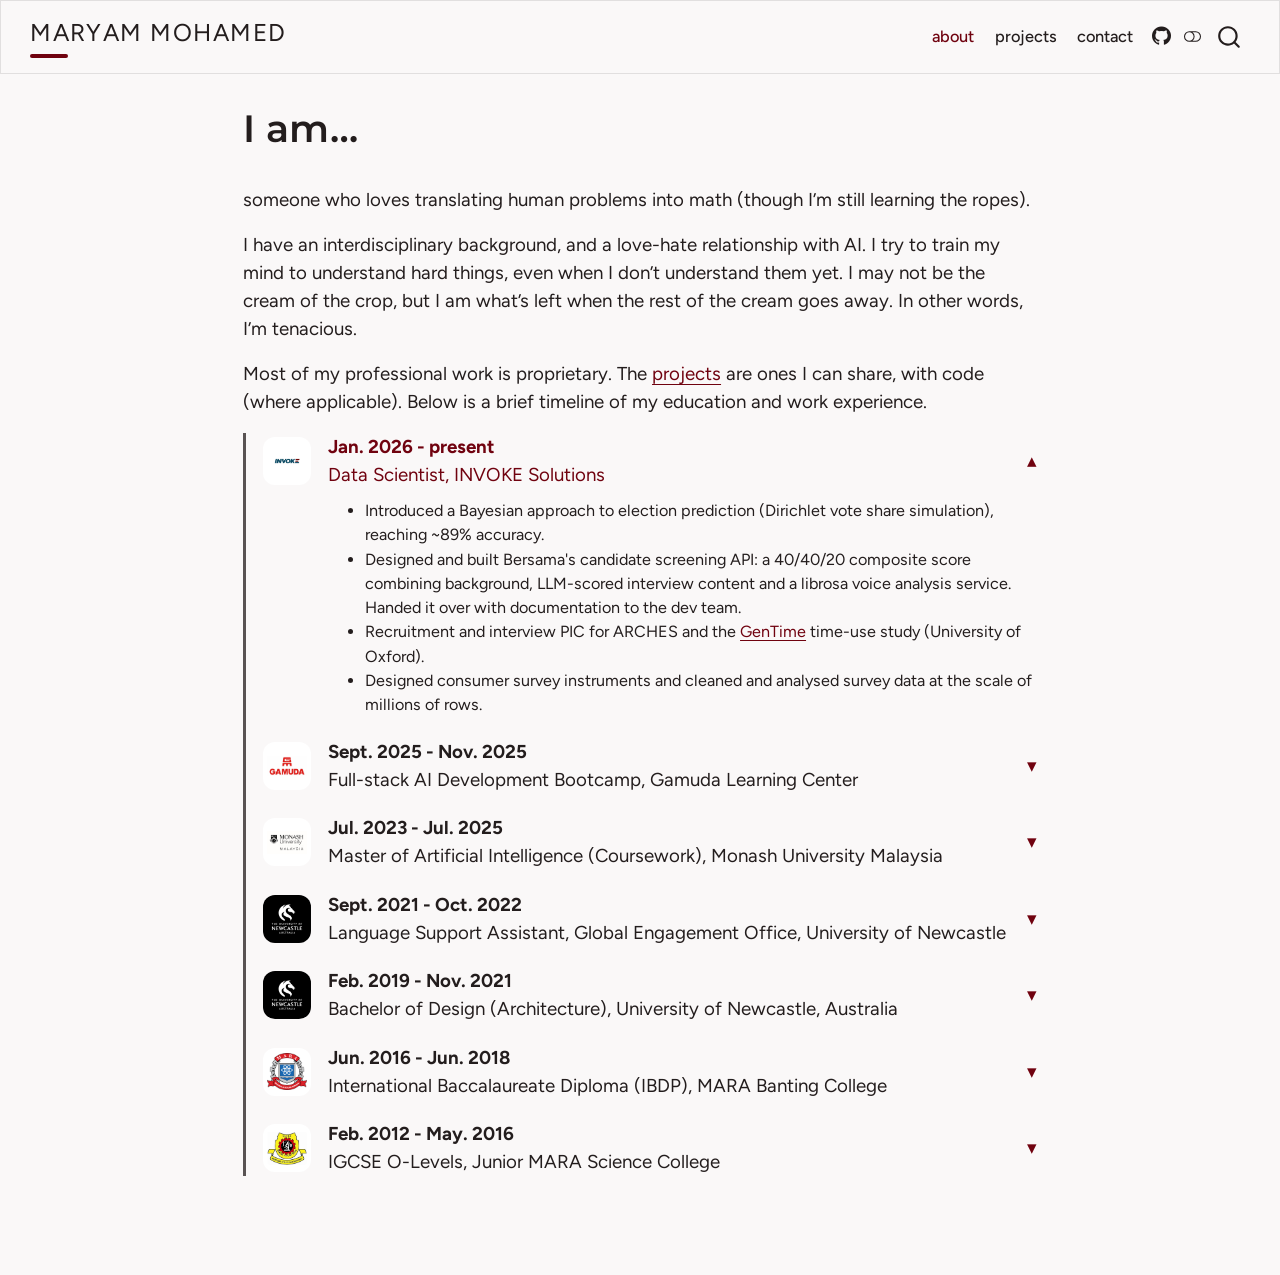
==== commit e5101e44: "update name on website -mm-" ====
--- a/docs/about.html
+++ b/docs/about.html
@@ -7,7 +7,7 @@
 <meta name="viewport" content="width=device-width, initial-scale=1.0, user-scalable=yes">
 
 
-<title>About – Maryam Al-Faiz</title>
+<title>About – Maryam Mohamed</title>
 <style>
 /* Default styles provided by pandoc.
 ** See https://pandoc.org/MANUAL.html#variables-for-html for config info.
@@ -254,7 +254,7 @@
       <div class="navbar-container container-fluid">
       <div class="navbar-brand-container mx-auto">
     <a class="navbar-brand" href="./index.html">
-    <span class="navbar-title">MARYAM AL-FAIZ<span class="name-bar"></span></span>
+    <span class="navbar-title">MARYAM MOHAMED<span class="name-bar"></span></span>
     </a>
   </div>
             <div id="quarto-search" class="" title="Search"></div>
@@ -353,7 +353,7 @@
     </summary>
     <div class="more">CGPA:3.56 | WAM: 76.93%.</div>
 
-    <div class="more">Letter of Commendation for Malicious AI and Multi-Agent Systems. Coursework in machine learning, deep learning and statistical methods.</div>
+    <div class="more">Letter of Commendation for Malicious AI and Multi-Agent Systems. Coursework in machine learning, deep learning, statistical methods and Introduction to Data Science.</div>
   </details>
 
   <details>
